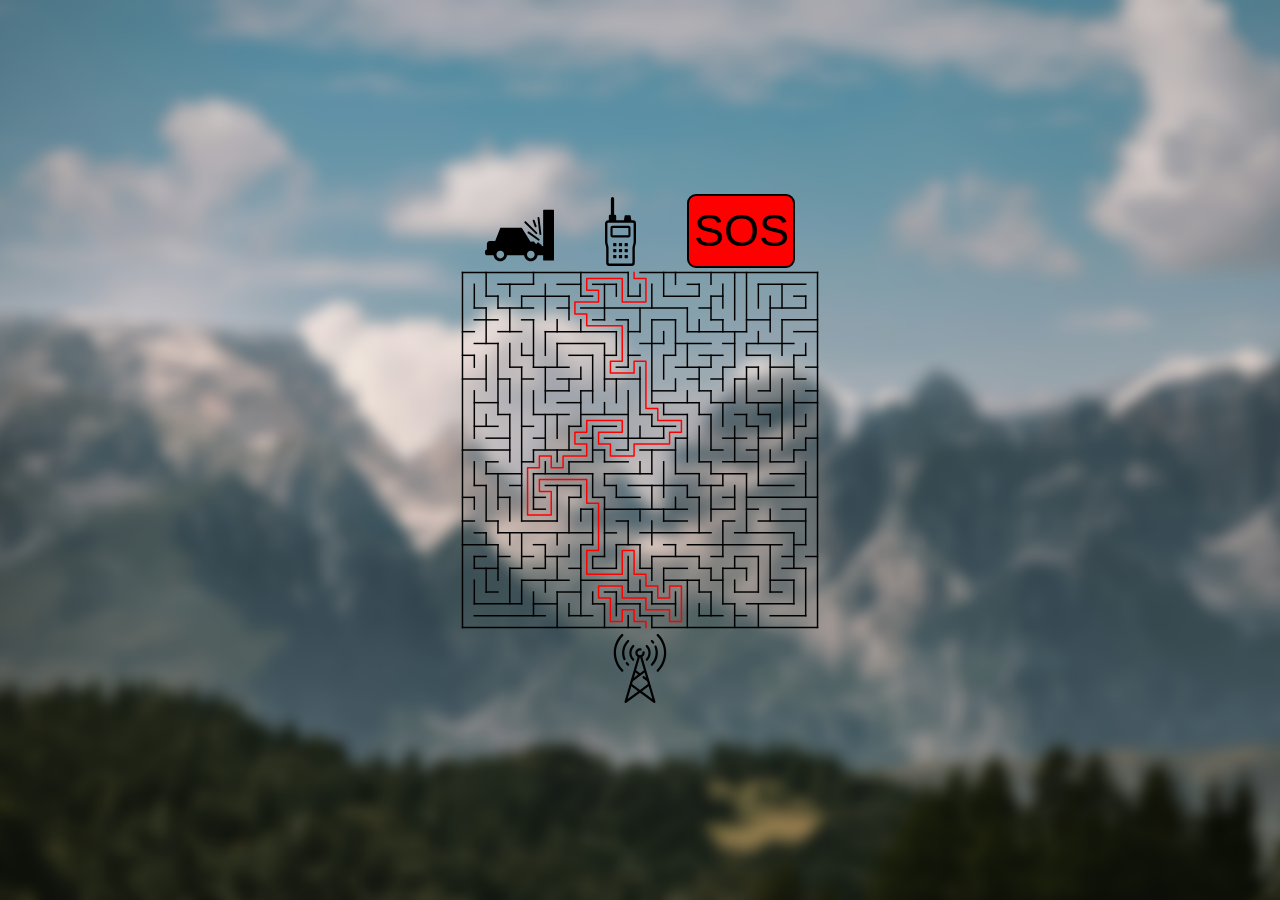
==== index.html @ 918d7215 "Upload" ====
<!DOCTYPE html>
<html lang="sl">
    <head>
        <meta charset="UTF-8">
        <meta name="viewport" content="width=device-width, initial-scale=1.0" />
        <link rel="stylesheet" href="style.css">
    </head>
    <body>
        <div id="main">
            <div id="glava">
                <div id="car"><img src="slike/car.svg"></div>
                <div id="radio"><img src="slike/radio.svg"></div>
                <button id="klic">SOS</button>
            </div>
            <div id="labirint">
                <img src="slike/maze.svg">
            </div>
            <div id="noga">
                <img src="slike/antenna.svg">
            </div>
        </div>
        <script src="script.js"></script>
    </body>
</html>
---- style.css ----
* {
    margin: 0;
    padding: 0;
}

body {
    background-image: url('slike/back.png');
    background-size: cover; 
    background-position: center;
    background-repeat: no-repeat;
    display: flex;
    justify-content: center;
    align-items: center;
    height: 100vh;
}

#main {
    width: 40vw;
    aspect-ratio: 1;
    display: flex;
    flex-direction: column;
}

#glava {
    height: 15%;
    display: flex;
    flex-direction: row;
    justify-content: center;
    gap: 10%;
}
#car > img  {
    margin-top: 10%;
    width: 100%;
    height: 90%;
}

#radio > img {
    margin-top: 10%;
    width: 100%;
    height: 90%;
}

#sos > img {
    margin-top: 10%;
    width: 100%;
    height: 90%;
}

#klic{
    height: 96%;
    background-color: red;
    border-radius: 1vh;
    padding: 0.5vh 0.5vh;
    font-size: 5vh;
    border: 0.3vh solid rgb(0, 0, 0);
}

#klic:hover {
    opacity: 80%;
    cursor: pointer;
    transition: 0.2s;
} 
 
#labirint {
    height: 70%;
    display: flex;
    justify-content: center;
    align-items: center;
}

#labirint > img{
    height: 100%;
    width: 70%;
}

#noga {
    height: 15%;
    display: flex;
    justify-content: center;
}

#noga > img {
    margin-top: 1%;
    width: 100%;
    height: 90%;
}
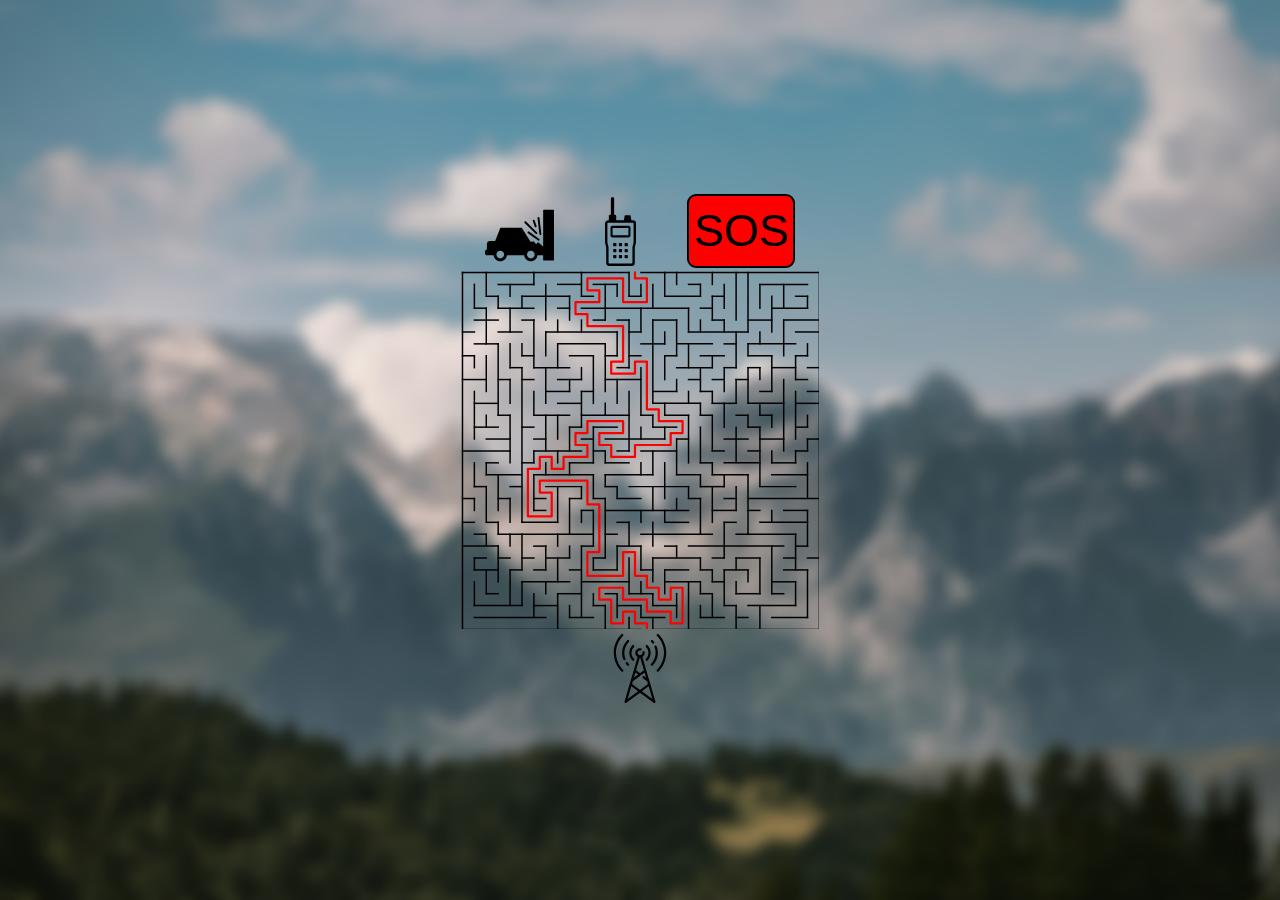
==== commit 8293d2c8: "Added JS" ====
--- a/index.html
+++ b/index.html
@@ -13,7 +13,424 @@
                 <button id="klic">SOS</button>
             </div>
             <div id="labirint">
-                <img src="slike/maze.svg">
+                <svg id="maze"  viewBox="0 0 482 482">
+                    <g fill="none" stroke="#000000" stroke-width="2" stroke-linecap="square">
+                        <line x1="2" y1="2" x2="226" y2="2" />
+                        <line x1="242" y1="2" x2="482" y2="2" />
+                        <line x1="50" y1="18" x2="98" y2="18" />
+                        <line x1="130" y1="18" x2="162" y2="18" />
+                        <line x1="178" y1="18" x2="210" y2="18" />
+                        <line x1="306" y1="18" x2="322" y2="18" />
+                        <line x1="402" y1="18" x2="466" y2="18" />
+                        <line x1="34" y1="34" x2="50" y2="34" />
+                        <line x1="82" y1="34" x2="146" y2="34" />
+                        <line x1="162" y1="34" x2="178" y2="34" />
+                        <line x1="226" y1="34" x2="242" y2="34" />
+                        <line x1="274" y1="34" x2="322" y2="34" />
+                        <line x1="338" y1="34" x2="354" y2="34" />
+                        <line x1="450" y1="34" x2="466" y2="34" />
+                        <line x1="18" y1="50" x2="34" y2="50" />
+                        <line x1="50" y1="50" x2="98" y2="50" />
+                        <line x1="130" y1="50" x2="146" y2="50" />
+                        <line x1="162" y1="50" x2="306" y2="50" />
+                        <line x1="322" y1="50" x2="338" y2="50" />
+                        <line x1="418" y1="50" x2="466" y2="50" />
+                        <line x1="18" y1="66" x2="50" y2="66" />
+                        <line x1="82" y1="66" x2="98" y2="66" />
+                        <line x1="178" y1="66" x2="194" y2="66" />
+                        <line x1="210" y1="66" x2="226" y2="66" />
+                        <line x1="258" y1="66" x2="290" y2="66" />
+                        <line x1="338" y1="66" x2="354" y2="66" />
+                        <line x1="386" y1="66" x2="418" y2="66" />
+                        <line x1="434" y1="66" x2="482" y2="66" />
+                        <line x1="2" y1="82" x2="18" y2="82" />
+                        <line x1="50" y1="82" x2="82" y2="82" />
+                        <line x1="114" y1="82" x2="210" y2="82" />
+                        <line x1="226" y1="82" x2="242" y2="82" />
+                        <line x1="306" y1="82" x2="386" y2="82" />
+                        <line x1="450" y1="82" x2="482" y2="82" />
+                        <line x1="18" y1="98" x2="50" y2="98" />
+                        <line x1="130" y1="98" x2="194" y2="98" />
+                        <line x1="242" y1="98" x2="274" y2="98" />
+                        <line x1="290" y1="98" x2="338" y2="98" />
+                        <line x1="354" y1="98" x2="370" y2="98" />
+                        <line x1="386" y1="98" x2="450" y2="98" />
+                        <line x1="2" y1="114" x2="18" y2="114" />
+                        <line x1="82" y1="114" x2="98" y2="114" />
+                        <line x1="146" y1="114" x2="178" y2="114" />
+                        <line x1="194" y1="114" x2="210" y2="114" />
+                        <line x1="226" y1="114" x2="242" y2="114" />
+                        <line x1="274" y1="114" x2="290" y2="114" />
+                        <line x1="322" y1="114" x2="354" y2="114" />
+                        <line x1="386" y1="114" x2="418" y2="114" />
+                        <line x1="450" y1="114" x2="466" y2="114" />
+                        <line x1="66" y1="130" x2="82" y2="130" />
+                        <line x1="98" y1="130" x2="146" y2="130" />
+                        <line x1="210" y1="130" x2="226" y2="130" />
+                        <line x1="290" y1="130" x2="338" y2="130" />
+                        <line x1="354" y1="130" x2="370" y2="130" />
+                        <line x1="386" y1="130" x2="402" y2="130" />
+                        <line x1="418" y1="130" x2="450" y2="130" />
+                        <line x1="466" y1="130" x2="482" y2="130" />
+                        <line x1="2" y1="146" x2="34" y2="146" />
+                        <line x1="50" y1="146" x2="66" y2="146" />
+                        <line x1="82" y1="146" x2="98" y2="146" />
+                        <line x1="130" y1="146" x2="162" y2="146" />
+                        <line x1="194" y1="146" x2="242" y2="146" />
+                        <line x1="306" y1="146" x2="322" y2="146" />
+                        <line x1="338" y1="146" x2="354" y2="146" />
+                        <line x1="370" y1="146" x2="386" y2="146" />
+                        <line x1="450" y1="146" x2="466" y2="146" />
+                        <line x1="114" y1="162" x2="146" y2="162" />
+                        <line x1="162" y1="162" x2="178" y2="162" />
+                        <line x1="258" y1="162" x2="290" y2="162" />
+                        <line x1="322" y1="162" x2="338" y2="162" />
+                        <line x1="402" y1="162" x2="418" y2="162" />
+                        <line x1="466" y1="162" x2="482" y2="162" />
+                        <line x1="18" y1="178" x2="50" y2="178" />
+                        <line x1="130" y1="178" x2="162" y2="178" />
+                        <line x1="258" y1="178" x2="322" y2="178" />
+                        <line x1="338" y1="178" x2="370" y2="178" />
+                        <line x1="386" y1="178" x2="434" y2="178" />
+                        <line x1="450" y1="178" x2="482" y2="178" />
+                        <line x1="50" y1="194" x2="66" y2="194" />
+                        <line x1="98" y1="194" x2="146" y2="194" />
+                        <line x1="162" y1="194" x2="226" y2="194" />
+                        <line x1="242" y1="194" x2="258" y2="194" />
+                        <line x1="274" y1="194" x2="306" y2="194" />
+                        <line x1="322" y1="194" x2="338" y2="194" />
+                        <line x1="370" y1="194" x2="386" y2="194" />
+                        <line x1="402" y1="194" x2="418" y2="194" />
+                        <line x1="18" y1="210" x2="50" y2="210" />
+                        <line x1="82" y1="210" x2="98" y2="210" />
+                        <line x1="146" y1="210" x2="162" y2="210" />
+                        <line x1="178" y1="210" x2="210" y2="210" />
+                        <line x1="258" y1="210" x2="290" y2="210" />
+                        <line x1="386" y1="210" x2="402" y2="210" />
+                        <line x1="450" y1="210" x2="466" y2="210" />
+                        <line x1="34" y1="226" x2="66" y2="226" />
+                        <line x1="98" y1="226" x2="114" y2="226" />
+                        <line x1="162" y1="226" x2="178" y2="226" />
+                        <line x1="194" y1="226" x2="274" y2="226" />
+                        <line x1="290" y1="226" x2="306" y2="226" />
+                        <line x1="354" y1="226" x2="386" y2="226" />
+                        <line x1="402" y1="226" x2="434" y2="226" />
+                        <line x1="466" y1="226" x2="482" y2="226" />
+                        <line x1="2" y1="242" x2="66" y2="242" />
+                        <line x1="98" y1="242" x2="162" y2="242" />
+                        <line x1="178" y1="242" x2="194" y2="242" />
+                        <line x1="210" y1="242" x2="226" y2="242" />
+                        <line x1="242" y1="242" x2="290" y2="242" />
+                        <line x1="338" y1="242" x2="354" y2="242" />
+                        <line x1="386" y1="242" x2="402" y2="242" />
+                        <line x1="450" y1="242" x2="466" y2="242" />
+                        <line x1="34" y1="258" x2="50" y2="258" />
+                        <line x1="82" y1="258" x2="98" y2="258" />
+                        <line x1="146" y1="258" x2="178" y2="258" />
+                        <line x1="194" y1="258" x2="226" y2="258" />
+                        <line x1="322" y1="258" x2="338" y2="258" />
+                        <line x1="354" y1="258" x2="402" y2="258" />
+                        <line x1="418" y1="258" x2="450" y2="258" />
+                        <line x1="34" y1="274" x2="82" y2="274" />
+                        <line x1="98" y1="274" x2="178" y2="274" />
+                        <line x1="194" y1="274" x2="258" y2="274" />
+                        <line x1="290" y1="274" x2="322" y2="274" />
+                        <line x1="338" y1="274" x2="386" y2="274" />
+                        <line x1="418" y1="274" x2="466" y2="274" />
+                        <line x1="18" y1="290" x2="34" y2="290" />
+                        <line x1="66" y1="290" x2="82" y2="290" />
+                        <line x1="114" y1="290" x2="162" y2="290" />
+                        <line x1="194" y1="290" x2="210" y2="290" />
+                        <line x1="226" y1="290" x2="306" y2="290" />
+                        <line x1="322" y1="290" x2="354" y2="290" />
+                        <line x1="402" y1="290" x2="450" y2="290" />
+                        <line x1="2" y1="306" x2="18" y2="306" />
+                        <line x1="50" y1="306" x2="66" y2="306" />
+                        <line x1="98" y1="306" x2="114" y2="306" />
+                        <line x1="146" y1="306" x2="162" y2="306" />
+                        <line x1="178" y1="306" x2="194" y2="306" />
+                        <line x1="210" y1="306" x2="242" y2="306" />
+                        <line x1="306" y1="306" x2="322" y2="306" />
+                        <line x1="354" y1="306" x2="370" y2="306" />
+                        <line x1="386" y1="306" x2="482" y2="306" />
+                        <line x1="98" y1="322" x2="114" y2="322" />
+                        <line x1="162" y1="322" x2="178" y2="322" />
+                        <line x1="194" y1="322" x2="306" y2="322" />
+                        <line x1="338" y1="322" x2="370" y2="322" />
+                        <line x1="386" y1="322" x2="402" y2="322" />
+                        <line x1="434" y1="322" x2="466" y2="322" />
+                        <line x1="2" y1="338" x2="18" y2="338" />
+                        <line x1="34" y1="338" x2="50" y2="338" />
+                        <line x1="82" y1="338" x2="130" y2="338" />
+                        <line x1="210" y1="338" x2="226" y2="338" />
+                        <line x1="274" y1="338" x2="306" y2="338" />
+                        <line x1="354" y1="338" x2="370" y2="338" />
+                        <line x1="402" y1="338" x2="466" y2="338" />
+                        <line x1="18" y1="354" x2="34" y2="354" />
+                        <line x1="50" y1="354" x2="178" y2="354" />
+                        <line x1="194" y1="354" x2="210" y2="354" />
+                        <line x1="242" y1="354" x2="338" y2="354" />
+                        <line x1="370" y1="354" x2="450" y2="354" />
+                        <line x1="2" y1="370" x2="50" y2="370" />
+                        <line x1="98" y1="370" x2="114" y2="370" />
+                        <line x1="162" y1="370" x2="178" y2="370" />
+                        <line x1="210" y1="370" x2="242" y2="370" />
+                        <line x1="274" y1="370" x2="290" y2="370" />
+                        <line x1="306" y1="370" x2="434" y2="370" />
+                        <line x1="450" y1="370" x2="466" y2="370" />
+                        <line x1="18" y1="386" x2="34" y2="386" />
+                        <line x1="50" y1="386" x2="66" y2="386" />
+                        <line x1="82" y1="386" x2="98" y2="386" />
+                        <line x1="114" y1="386" x2="146" y2="386" />
+                        <line x1="178" y1="386" x2="194" y2="386" />
+                        <line x1="258" y1="386" x2="322" y2="386" />
+                        <line x1="338" y1="386" x2="354" y2="386" />
+                        <line x1="370" y1="386" x2="402" y2="386" />
+                        <line x1="434" y1="386" x2="450" y2="386" />
+                        <line x1="466" y1="386" x2="482" y2="386" />
+                        <line x1="18" y1="402" x2="50" y2="402" />
+                        <line x1="66" y1="402" x2="82" y2="402" />
+                        <line x1="98" y1="402" x2="114" y2="402" />
+                        <line x1="146" y1="402" x2="162" y2="402" />
+                        <line x1="178" y1="402" x2="210" y2="402" />
+                        <line x1="242" y1="402" x2="258" y2="402" />
+                        <line x1="274" y1="402" x2="306" y2="402" />
+                        <line x1="322" y1="402" x2="338" y2="402" />
+                        <line x1="354" y1="402" x2="386" y2="402" />
+                        <line x1="434" y1="402" x2="466" y2="402" />
+                        <line x1="82" y1="418" x2="146" y2="418" />
+                        <line x1="162" y1="418" x2="226" y2="418" />
+                        <line x1="274" y1="418" x2="322" y2="418" />
+                        <line x1="338" y1="418" x2="354" y2="418" />
+                        <line x1="418" y1="418" x2="450" y2="418" />
+                        <line x1="34" y1="434" x2="50" y2="434" />
+                        <line x1="130" y1="434" x2="162" y2="434" />
+                        <line x1="194" y1="434" x2="210" y2="434" />
+                        <line x1="226" y1="434" x2="258" y2="434" />
+                        <line x1="322" y1="434" x2="338" y2="434" />
+                        <line x1="370" y1="434" x2="402" y2="434" />
+                        <line x1="418" y1="434" x2="434" y2="434" />
+                        <line x1="18" y1="450" x2="82" y2="450" />
+                        <line x1="98" y1="450" x2="130" y2="450" />
+                        <line x1="178" y1="450" x2="194" y2="450" />
+                        <line x1="210" y1="450" x2="242" y2="450" />
+                        <line x1="258" y1="450" x2="290" y2="450" />
+                        <line x1="354" y1="450" x2="370" y2="450" />
+                        <line x1="386" y1="450" x2="450" y2="450" />
+                        <line x1="18" y1="466" x2="114" y2="466" />
+                        <line x1="146" y1="466" x2="178" y2="466" />
+                        <line x1="242" y1="466" x2="274" y2="466" />
+                        <line x1="322" y1="466" x2="354" y2="466" />
+                        <line x1="370" y1="466" x2="386" y2="466" />
+                        <line x1="418" y1="466" x2="466" y2="466" />
+                        <line x1="2" y1="482" x2="242" y2="482" />
+                        <line x1="258" y1="482" x2="482" y2="482" />
+                        <line x1="2" y1="2" x2="2" y2="482" />
+                        <line x1="18" y1="18" x2="18" y2="50" />
+                        <line x1="18" y1="114" x2="18" y2="130" />
+                        <line x1="18" y1="162" x2="18" y2="226" />
+                        <line x1="18" y1="258" x2="18" y2="290" />
+                        <line x1="18" y1="306" x2="18" y2="322" />
+                        <line x1="18" y1="386" x2="18" y2="402" />
+                        <line x1="18" y1="418" x2="18" y2="450" />
+                        <line x1="34" y1="2" x2="34" y2="34" />
+                        <line x1="34" y1="50" x2="34" y2="98" />
+                        <line x1="34" y1="114" x2="34" y2="162" />
+                        <line x1="34" y1="194" x2="34" y2="210" />
+                        <line x1="34" y1="258" x2="34" y2="274" />
+                        <line x1="34" y1="290" x2="34" y2="338" />
+                        <line x1="34" y1="354" x2="34" y2="370" />
+                        <line x1="34" y1="402" x2="34" y2="434" />
+                        <line x1="50" y1="34" x2="50" y2="50" />
+                        <line x1="50" y1="98" x2="50" y2="194" />
+                        <line x1="50" y1="274" x2="50" y2="322" />
+                        <line x1="50" y1="338" x2="50" y2="354" />
+                        <line x1="50" y1="370" x2="50" y2="418" />
+                        <line x1="66" y1="18" x2="66" y2="34" />
+                        <line x1="66" y1="50" x2="66" y2="82" />
+                        <line x1="66" y1="98" x2="66" y2="130" />
+                        <line x1="66" y1="146" x2="66" y2="178" />
+                        <line x1="66" y1="194" x2="66" y2="258" />
+                        <line x1="66" y1="306" x2="66" y2="338" />
+                        <line x1="66" y1="354" x2="66" y2="370" />
+                        <line x1="66" y1="402" x2="66" y2="450" />
+                        <line x1="82" y1="34" x2="82" y2="50" />
+                        <line x1="82" y1="98" x2="82" y2="114" />
+                        <line x1="82" y1="130" x2="82" y2="338" />
+                        <line x1="82" y1="354" x2="82" y2="402" />
+                        <line x1="82" y1="418" x2="82" y2="450" />
+                        <line x1="98" y1="2" x2="98" y2="18" />
+                        <line x1="98" y1="66" x2="98" y2="130" />
+                        <line x1="98" y1="162" x2="98" y2="194" />
+                        <line x1="98" y1="242" x2="98" y2="258" />
+                        <line x1="98" y1="274" x2="98" y2="322" />
+                        <line x1="98" y1="434" x2="98" y2="466" />
+                        <line x1="114" y1="18" x2="114" y2="66" />
+                        <line x1="114" y1="82" x2="114" y2="114" />
+                        <line x1="114" y1="130" x2="114" y2="178" />
+                        <line x1="114" y1="194" x2="114" y2="242" />
+                        <line x1="114" y1="258" x2="114" y2="274" />
+                        <line x1="114" y1="370" x2="114" y2="402" />
+                        <line x1="114" y1="418" x2="114" y2="434" />
+                        <line x1="130" y1="66" x2="130" y2="82" />
+                        <line x1="130" y1="98" x2="130" y2="130" />
+                        <line x1="130" y1="194" x2="130" y2="226" />
+                        <line x1="130" y1="242" x2="130" y2="258" />
+                        <line x1="130" y1="290" x2="130" y2="338" />
+                        <line x1="130" y1="354" x2="130" y2="370" />
+                        <line x1="130" y1="386" x2="130" y2="418" />
+                        <line x1="130" y1="434" x2="130" y2="482" />
+                        <line x1="146" y1="34" x2="146" y2="66" />
+                        <line x1="146" y1="146" x2="146" y2="162" />
+                        <line x1="146" y1="210" x2="146" y2="242" />
+                        <line x1="146" y1="258" x2="146" y2="274" />
+                        <line x1="146" y1="306" x2="146" y2="354" />
+                        <line x1="146" y1="370" x2="146" y2="386" />
+                        <line x1="146" y1="450" x2="146" y2="466" />
+                        <line x1="162" y1="2" x2="162" y2="34" />
+                        <line x1="162" y1="66" x2="162" y2="82" />
+                        <line x1="162" y1="130" x2="162" y2="146" />
+                        <line x1="162" y1="162" x2="162" y2="210" />
+                        <line x1="162" y1="290" x2="162" y2="306" />
+                        <line x1="162" y1="322" x2="162" y2="338" />
+                        <line x1="162" y1="370" x2="162" y2="466" />
+                        <line x1="178" y1="114" x2="178" y2="178" />
+                        <line x1="178" y1="210" x2="178" y2="258" />
+                        <line x1="178" y1="274" x2="178" y2="306" />
+                        <line x1="178" y1="322" x2="178" y2="370" />
+                        <line x1="178" y1="386" x2="178" y2="402" />
+                        <line x1="178" y1="434" x2="178" y2="450" />
+                        <line x1="194" y1="18" x2="194" y2="66" />
+                        <line x1="194" y1="98" x2="194" y2="162" />
+                        <line x1="194" y1="178" x2="194" y2="194" />
+                        <line x1="194" y1="242" x2="194" y2="258" />
+                        <line x1="194" y1="274" x2="194" y2="290" />
+                        <line x1="194" y1="306" x2="194" y2="386" />
+                        <line x1="194" y1="450" x2="194" y2="482" />
+                        <line x1="210" y1="18" x2="210" y2="34" />
+                        <line x1="210" y1="82" x2="210" y2="114" />
+                        <line x1="210" y1="146" x2="210" y2="178" />
+                        <line x1="210" y1="290" x2="210" y2="306" />
+                        <line x1="210" y1="370" x2="210" y2="402" />
+                        <line x1="210" y1="434" x2="210" y2="466" />
+                        <line x1="226" y1="2" x2="226" y2="34" />
+                        <line x1="226" y1="66" x2="226" y2="130" />
+                        <line x1="226" y1="162" x2="226" y2="242" />
+                        <line x1="226" y1="338" x2="226" y2="370" />
+                        <line x1="226" y1="386" x2="226" y2="434" />
+                        <line x1="226" y1="466" x2="226" y2="482" />
+                        <line x1="242" y1="18" x2="242" y2="34" />
+                        <line x1="242" y1="50" x2="242" y2="82" />
+                        <line x1="242" y1="130" x2="242" y2="194" />
+                        <line x1="242" y1="210" x2="242" y2="226" />
+                        <line x1="242" y1="258" x2="242" y2="274" />
+                        <line x1="242" y1="322" x2="242" y2="338" />
+                        <line x1="242" y1="370" x2="242" y2="402" />
+                        <line x1="242" y1="418" x2="242" y2="434" />
+                        <line x1="242" y1="450" x2="242" y2="466" />
+                        <line x1="258" y1="18" x2="258" y2="50" />
+                        <line x1="258" y1="66" x2="258" y2="178" />
+                        <line x1="258" y1="194" x2="258" y2="210" />
+                        <line x1="258" y1="242" x2="258" y2="274" />
+                        <line x1="258" y1="290" x2="258" y2="322" />
+                        <line x1="258" y1="338" x2="258" y2="370" />
+                        <line x1="258" y1="386" x2="258" y2="418" />
+                        <line x1="258" y1="434" x2="258" y2="450" />
+                        <line x1="258" y1="466" x2="258" y2="482" />
+                        <line x1="274" y1="2" x2="274" y2="34" />
+                        <line x1="274" y1="82" x2="274" y2="98" />
+                        <line x1="274" y1="114" x2="274" y2="146" />
+                        <line x1="274" y1="178" x2="274" y2="194" />
+                        <line x1="274" y1="210" x2="274" y2="226" />
+                        <line x1="274" y1="258" x2="274" y2="306" />
+                        <line x1="274" y1="322" x2="274" y2="338" />
+                        <line x1="274" y1="402" x2="274" y2="434" />
+                        <line x1="290" y1="2" x2="290" y2="18" />
+                        <line x1="290" y1="66" x2="290" y2="114" />
+                        <line x1="290" y1="146" x2="290" y2="162" />
+                        <line x1="290" y1="226" x2="290" y2="274" />
+                        <line x1="290" y1="306" x2="290" y2="322" />
+                        <line x1="290" y1="370" x2="290" y2="386" />
+                        <line x1="290" y1="434" x2="290" y2="466" />
+                        <line x1="306" y1="50" x2="306" y2="82" />
+                        <line x1="306" y1="98" x2="306" y2="130" />
+                        <line x1="306" y1="162" x2="306" y2="178" />
+                        <line x1="306" y1="194" x2="306" y2="258" />
+                        <line x1="306" y1="290" x2="306" y2="306" />
+                        <line x1="306" y1="418" x2="306" y2="482" />
+                        <line x1="322" y1="18" x2="322" y2="34" />
+                        <line x1="322" y1="66" x2="322" y2="82" />
+                        <line x1="322" y1="130" x2="322" y2="162" />
+                        <line x1="322" y1="178" x2="322" y2="194" />
+                        <line x1="322" y1="210" x2="322" y2="258" />
+                        <line x1="322" y1="274" x2="322" y2="290" />
+                        <line x1="322" y1="306" x2="322" y2="354" />
+                        <line x1="322" y1="386" x2="322" y2="402" />
+                        <line x1="322" y1="418" x2="322" y2="434" />
+                        <line x1="322" y1="450" x2="322" y2="466" />
+                        <line x1="338" y1="2" x2="338" y2="18" />
+                        <line x1="338" y1="34" x2="338" y2="66" />
+                        <line x1="338" y1="114" x2="338" y2="130" />
+                        <line x1="338" y1="162" x2="338" y2="178" />
+                        <line x1="338" y1="194" x2="338" y2="242" />
+                        <line x1="338" y1="258" x2="338" y2="274" />
+                        <line x1="338" y1="290" x2="338" y2="338" />
+                        <line x1="338" y1="402" x2="338" y2="418" />
+                        <line x1="338" y1="434" x2="338" y2="466" />
+                        <line x1="354" y1="18" x2="354" y2="50" />
+                        <line x1="354" y1="66" x2="354" y2="82" />
+                        <line x1="354" y1="130" x2="354" y2="162" />
+                        <line x1="354" y1="178" x2="354" y2="210" />
+                        <line x1="354" y1="274" x2="354" y2="290" />
+                        <line x1="354" y1="338" x2="354" y2="386" />
+                        <line x1="354" y1="402" x2="354" y2="450" />
+                        <line x1="370" y1="2" x2="370" y2="66" />
+                        <line x1="370" y1="82" x2="370" y2="130" />
+                        <line x1="370" y1="146" x2="370" y2="178" />
+                        <line x1="370" y1="210" x2="370" y2="258" />
+                        <line x1="370" y1="290" x2="370" y2="322" />
+                        <line x1="370" y1="386" x2="370" y2="402" />
+                        <line x1="370" y1="418" x2="370" y2="434" />
+                        <line x1="370" y1="450" x2="370" y2="482" />
+                        <line x1="386" y1="2" x2="386" y2="82" />
+                        <line x1="386" y1="98" x2="386" y2="114" />
+                        <line x1="386" y1="130" x2="386" y2="178" />
+                        <line x1="386" y1="194" x2="386" y2="210" />
+                        <line x1="386" y1="274" x2="386" y2="354" />
+                        <line x1="386" y1="402" x2="386" y2="418" />
+                        <line x1="402" y1="18" x2="402" y2="50" />
+                        <line x1="402" y1="82" x2="402" y2="98" />
+                        <line x1="402" y1="130" x2="402" y2="146" />
+                        <line x1="402" y1="178" x2="402" y2="194" />
+                        <line x1="402" y1="210" x2="402" y2="290" />
+                        <line x1="402" y1="386" x2="402" y2="434" />
+                        <line x1="402" y1="450" x2="402" y2="482" />
+                        <line x1="418" y1="34" x2="418" y2="82" />
+                        <line x1="418" y1="114" x2="418" y2="162" />
+                        <line x1="418" y1="194" x2="418" y2="210" />
+                        <line x1="418" y1="242" x2="418" y2="258" />
+                        <line x1="418" y1="322" x2="418" y2="338" />
+                        <line x1="418" y1="370" x2="418" y2="434" />
+                        <line x1="434" y1="18" x2="434" y2="50" />
+                        <line x1="434" y1="66" x2="434" y2="114" />
+                        <line x1="434" y1="146" x2="434" y2="242" />
+                        <line x1="450" y1="114" x2="450" y2="146" />
+                        <line x1="450" y1="162" x2="450" y2="226" />
+                        <line x1="450" y1="242" x2="450" y2="258" />
+                        <line x1="450" y1="354" x2="450" y2="402" />
+                        <line x1="450" y1="418" x2="450" y2="450" />
+                        <line x1="466" y1="34" x2="466" y2="50" />
+                        <line x1="466" y1="98" x2="466" y2="114" />
+                        <line x1="466" y1="194" x2="466" y2="210" />
+                        <line x1="466" y1="226" x2="466" y2="242" />
+                        <line x1="466" y1="258" x2="466" y2="306" />
+                        <line x1="466" y1="322" x2="466" y2="370" />
+                        <line x1="466" y1="402" x2="466" y2="466" />
+                        <line x1="482" y1="2" x2="482" y2="482" />
+                      </g>
+                    <polyline id="path" fill="none" stroke="#ff0000" stroke-width="2" stroke-linecap="square" stroke-linejoin="round" points="234,2 234,10 250,10 250,42 218,42 218,10 170,10 170,26 186,26 186,42 154,42 154,58 170,58 170,74 218,74 218,122 202,122 202,138 234,138 234,122 250,122 250,186 266,186 266,202 298,202 298,218 282,218 282,234 234,234 234,250 202,250 202,234 186,234 186,218 218,218 218,202 170,202 170,218 154,218 154,234 170,234 170,250 138,250 138,266 122,266 122,250 106,250 106,266 90,266 90,330 122,330 122,298 106,298 106,282 170,282 170,314 186,314 186,378 170,378 170,410 218,410 218,378 234,378 234,410 250,410 250,426 266,426 266,442 282,442 282,426 298,426 298,474 282,474 282,458 250,458 250,442 218,442 218,426 186,426 186,442 202,442 202,474 218,474 218,458 234,458 234,474 250,474 250,482" />
+                </svg>
+                
             </div>
             <div id="noga">
                 <img src="slike/antenna.svg">
--- a/style.css
+++ b/style.css
@@ -57,7 +57,89 @@
 
 #klic:hover {
     opacity: 80%;
-    cursor: pointer;
+    cursor: pointer;* {
+        margin: 0;
+        padding: 0;
+        box-sizing: border-box;
+    }
+    
+    body {
+        background-image: url('slike/back.png');
+        background-size: cover; 
+        background-position: center;
+        background-repeat: no-repeat;
+        display: flex;
+        justify-content: center;
+        align-items: center;
+        height: 100vh;
+        overflow: hidden;
+    }
+    
+    #main {
+        width: 40vw;
+        height: 40vw;
+        display: flex;
+        flex-direction: column;
+        justify-content: space-between;
+        align-items: center;
+    }
+    
+    #glava {
+        width: 100%;
+        height: 15%;
+        display: flex;
+        justify-content: space-between;
+        align-items: center;
+        gap: 10%;
+        padding: 0 5%;
+    }
+    
+    #glava img {
+        width: 100%;
+        height: auto;
+        max-width: 30%;
+    }
+    #klic {
+        background-color: red;
+        border-radius: 1vh;
+        padding: 0.5rem; 
+        font-size: 2rem; /
+        border: 0.3vh solid rgb(0, 0, 0);
+        width: 40%;
+        height: auto;
+        transition: opacity 0.2s ease;
+    }
+    
+    #klic:hover {
+        opacity: 0.8;
+    }
+    
+    #labirint {
+        width: 100%;
+        height: 70%;
+        display: flex;
+        justify-content: center;
+        align-items: center;
+    }
+    
+    #labirint > img {
+        width: 70%;
+        height: auto;
+    }
+    
+    #noga {
+        width: 100%;
+        height: 15%;
+        display: flex;
+        justify-content: center;
+    }
+    
+    #noga > img {
+        width: 100%;
+        height: auto;
+        max-width: 30%;
+    }
+    
     transition: 0.2s;
 } 
  
@@ -68,9 +150,10 @@
     align-items: center;
 }
 
-#labirint > img{
+#labirint > svg{
     height: 100%;
     width: 70%;
+    object-fit: contain;
 }
 
 #noga {
@@ -83,4 +166,12 @@
     margin-top: 1%;
     width: 100%;
     height: 90%;
-}+}
+
+#path {
+    fill: none;
+    stroke: #ff0000;
+    stroke-width: 3;
+    stroke-linecap: round;
+    stroke-linejoin: round;
+}
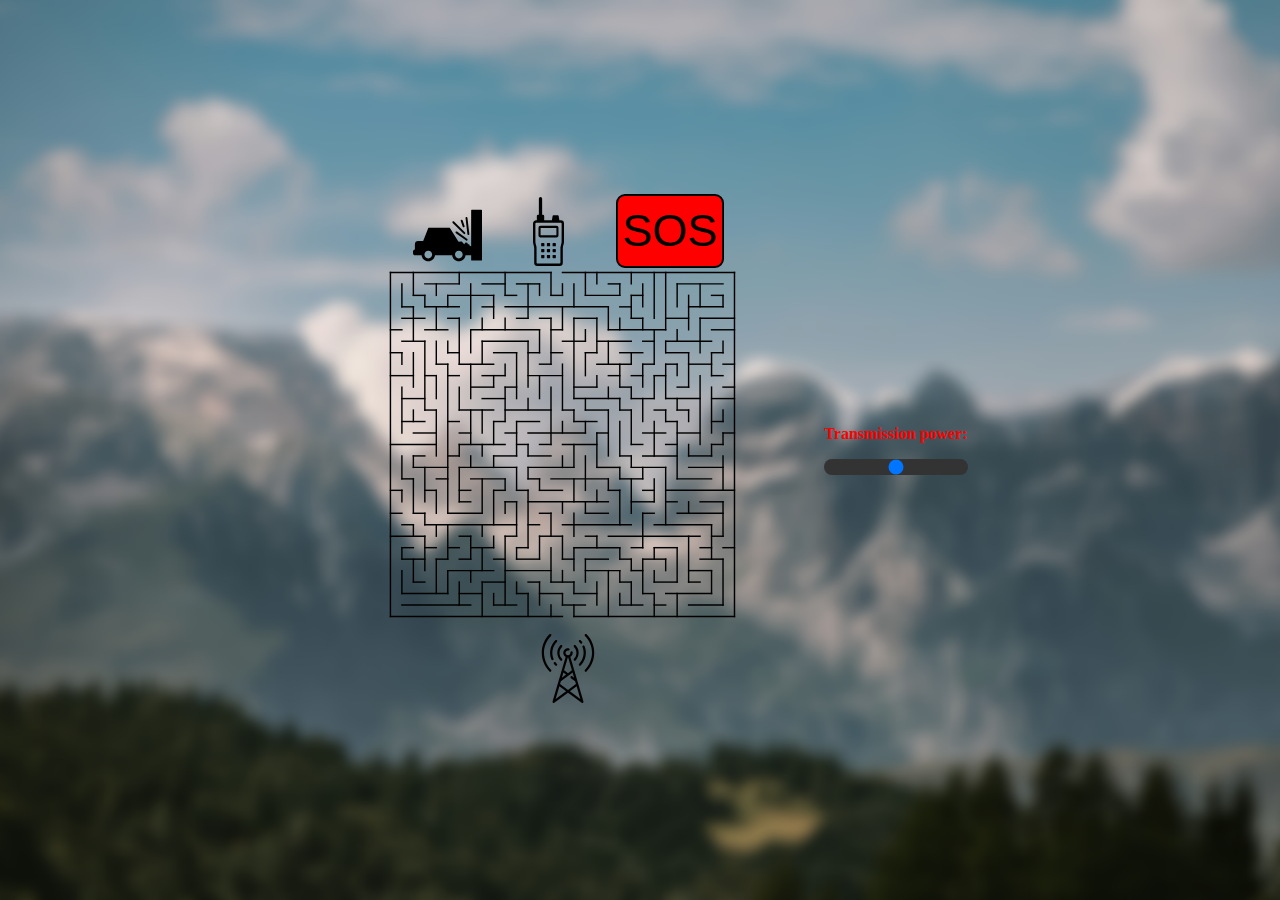
==== commit b0821189: "Update" ====
--- a/index.html
+++ b/index.html
@@ -4,6 +4,7 @@
         <meta charset="UTF-8">
         <meta name="viewport" content="width=device-width, initial-scale=1.0" />
         <link rel="stylesheet" href="style.css">
+        <title>SOS labirint</title>
     </head>
     <body>
         <div id="main">
@@ -13,7 +14,7 @@
                 <button id="klic">SOS</button>
             </div>
             <div id="labirint">
-                <svg id="maze"  viewBox="0 0 482 482">
+                <svg id="maze"  viewBox="0 0 500 500">
                     <g fill="none" stroke="#000000" stroke-width="2" stroke-linecap="square">
                         <line x1="2" y1="2" x2="226" y2="2" />
                         <line x1="242" y1="2" x2="482" y2="2" />
@@ -436,6 +437,10 @@
                 <img src="slike/antenna.svg">
             </div>
         </div>
+        <div id="slider">
+            Transmission power:
+            <input type="range" id="power"  min="0" max="100" step="1">
+        </div>
         <script src="script.js"></script>
     </body>
-</html>+</html>
--- a/style.css
+++ b/style.css
@@ -103,7 +103,7 @@
         background-color: red;
         border-radius: 1vh;
         padding: 0.5rem; 
-        font-size: 2rem; /
+        font-size: 2rem; 
         border: 0.3vh solid rgb(0, 0, 0);
         width: 40%;
         height: auto;
@@ -170,8 +170,21 @@
 
 #path {
     fill: none;
-    stroke: #ff0000;
     stroke-width: 3;
     stroke-linecap: round;
     stroke-linejoin: round;
 }
+
+#slider{
+    display: flex;
+    flex-direction: column;
+    gap: 1rem;
+    font-weight: bold;
+    color: red;
+}
+#power {
+    appearance: none;
+    background-color: #333;
+    border-radius: 1rem;
+    outline: none;
+  }
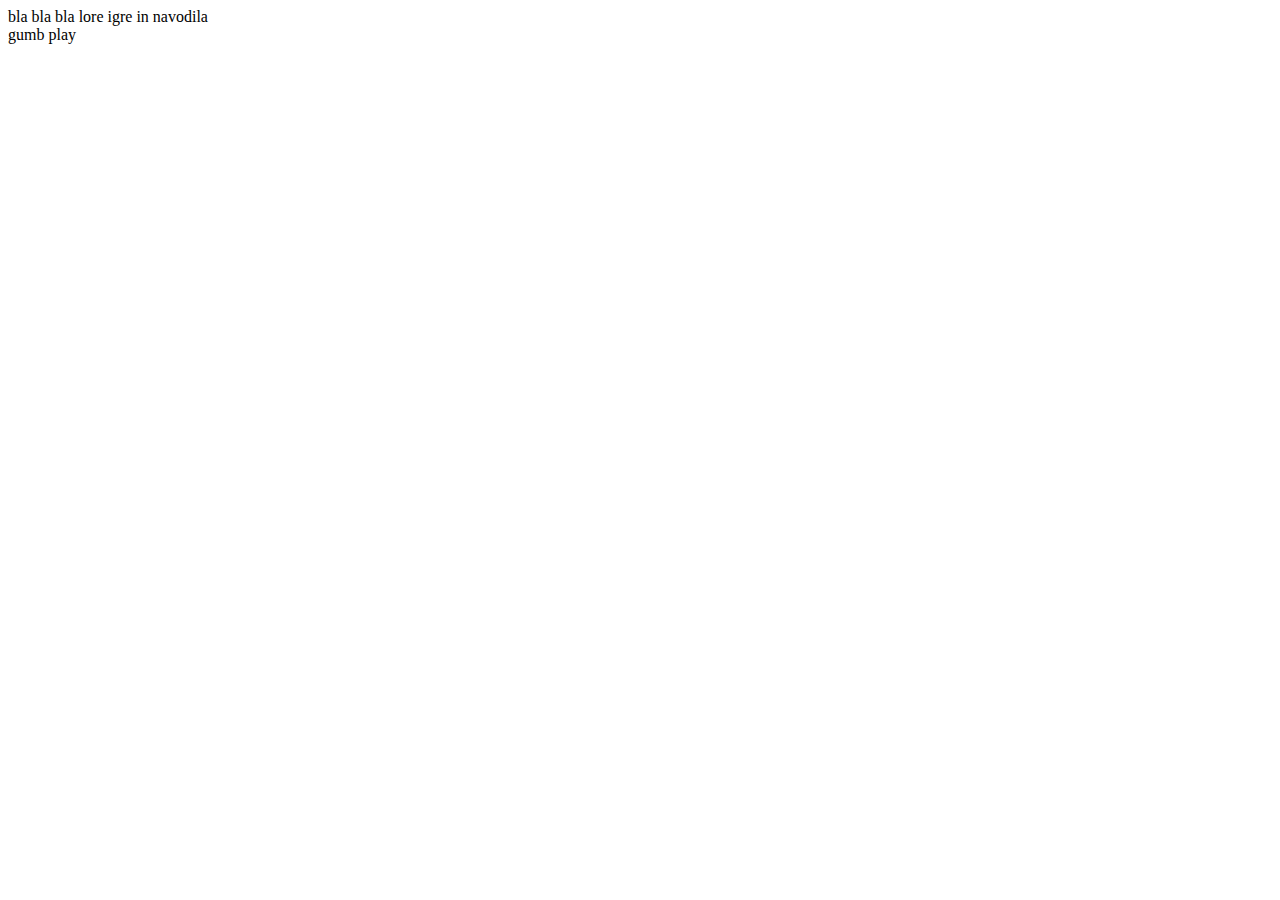
==== commit b10d03eb: "Add files via upload" ====
--- a/index.html
+++ b/index.html
@@ -3,444 +3,16 @@
     <head>
         <meta charset="UTF-8">
         <meta name="viewport" content="width=device-width, initial-scale=1.0" />
-        <link rel="stylesheet" href="style.css">
+        <link rel="icon" type="image/x-icon" href="slike/ikona.png">
         <title>SOS labirint</title>
     </head>
     <body>
-        <div id="main">
-            <div id="glava">
-                <div id="car"><img src="slike/car.svg"></div>
-                <div id="radio"><img src="slike/radio.svg"></div>
-                <button id="klic">SOS</button>
-            </div>
-            <div id="labirint">
-                <svg id="maze"  viewBox="0 0 500 500">
-                    <g fill="none" stroke="#000000" stroke-width="2" stroke-linecap="square">
-                        <line x1="2" y1="2" x2="226" y2="2" />
-                        <line x1="242" y1="2" x2="482" y2="2" />
-                        <line x1="50" y1="18" x2="98" y2="18" />
-                        <line x1="130" y1="18" x2="162" y2="18" />
-                        <line x1="178" y1="18" x2="210" y2="18" />
-                        <line x1="306" y1="18" x2="322" y2="18" />
-                        <line x1="402" y1="18" x2="466" y2="18" />
-                        <line x1="34" y1="34" x2="50" y2="34" />
-                        <line x1="82" y1="34" x2="146" y2="34" />
-                        <line x1="162" y1="34" x2="178" y2="34" />
-                        <line x1="226" y1="34" x2="242" y2="34" />
-                        <line x1="274" y1="34" x2="322" y2="34" />
-                        <line x1="338" y1="34" x2="354" y2="34" />
-                        <line x1="450" y1="34" x2="466" y2="34" />
-                        <line x1="18" y1="50" x2="34" y2="50" />
-                        <line x1="50" y1="50" x2="98" y2="50" />
-                        <line x1="130" y1="50" x2="146" y2="50" />
-                        <line x1="162" y1="50" x2="306" y2="50" />
-                        <line x1="322" y1="50" x2="338" y2="50" />
-                        <line x1="418" y1="50" x2="466" y2="50" />
-                        <line x1="18" y1="66" x2="50" y2="66" />
-                        <line x1="82" y1="66" x2="98" y2="66" />
-                        <line x1="178" y1="66" x2="194" y2="66" />
-                        <line x1="210" y1="66" x2="226" y2="66" />
-                        <line x1="258" y1="66" x2="290" y2="66" />
-                        <line x1="338" y1="66" x2="354" y2="66" />
-                        <line x1="386" y1="66" x2="418" y2="66" />
-                        <line x1="434" y1="66" x2="482" y2="66" />
-                        <line x1="2" y1="82" x2="18" y2="82" />
-                        <line x1="50" y1="82" x2="82" y2="82" />
-                        <line x1="114" y1="82" x2="210" y2="82" />
-                        <line x1="226" y1="82" x2="242" y2="82" />
-                        <line x1="306" y1="82" x2="386" y2="82" />
-                        <line x1="450" y1="82" x2="482" y2="82" />
-                        <line x1="18" y1="98" x2="50" y2="98" />
-                        <line x1="130" y1="98" x2="194" y2="98" />
-                        <line x1="242" y1="98" x2="274" y2="98" />
-                        <line x1="290" y1="98" x2="338" y2="98" />
-                        <line x1="354" y1="98" x2="370" y2="98" />
-                        <line x1="386" y1="98" x2="450" y2="98" />
-                        <line x1="2" y1="114" x2="18" y2="114" />
-                        <line x1="82" y1="114" x2="98" y2="114" />
-                        <line x1="146" y1="114" x2="178" y2="114" />
-                        <line x1="194" y1="114" x2="210" y2="114" />
-                        <line x1="226" y1="114" x2="242" y2="114" />
-                        <line x1="274" y1="114" x2="290" y2="114" />
-                        <line x1="322" y1="114" x2="354" y2="114" />
-                        <line x1="386" y1="114" x2="418" y2="114" />
-                        <line x1="450" y1="114" x2="466" y2="114" />
-                        <line x1="66" y1="130" x2="82" y2="130" />
-                        <line x1="98" y1="130" x2="146" y2="130" />
-                        <line x1="210" y1="130" x2="226" y2="130" />
-                        <line x1="290" y1="130" x2="338" y2="130" />
-                        <line x1="354" y1="130" x2="370" y2="130" />
-                        <line x1="386" y1="130" x2="402" y2="130" />
-                        <line x1="418" y1="130" x2="450" y2="130" />
-                        <line x1="466" y1="130" x2="482" y2="130" />
-                        <line x1="2" y1="146" x2="34" y2="146" />
-                        <line x1="50" y1="146" x2="66" y2="146" />
-                        <line x1="82" y1="146" x2="98" y2="146" />
-                        <line x1="130" y1="146" x2="162" y2="146" />
-                        <line x1="194" y1="146" x2="242" y2="146" />
-                        <line x1="306" y1="146" x2="322" y2="146" />
-                        <line x1="338" y1="146" x2="354" y2="146" />
-                        <line x1="370" y1="146" x2="386" y2="146" />
-                        <line x1="450" y1="146" x2="466" y2="146" />
-                        <line x1="114" y1="162" x2="146" y2="162" />
-                        <line x1="162" y1="162" x2="178" y2="162" />
-                        <line x1="258" y1="162" x2="290" y2="162" />
-                        <line x1="322" y1="162" x2="338" y2="162" />
-                        <line x1="402" y1="162" x2="418" y2="162" />
-                        <line x1="466" y1="162" x2="482" y2="162" />
-                        <line x1="18" y1="178" x2="50" y2="178" />
-                        <line x1="130" y1="178" x2="162" y2="178" />
-                        <line x1="258" y1="178" x2="322" y2="178" />
-                        <line x1="338" y1="178" x2="370" y2="178" />
-                        <line x1="386" y1="178" x2="434" y2="178" />
-                        <line x1="450" y1="178" x2="482" y2="178" />
-                        <line x1="50" y1="194" x2="66" y2="194" />
-                        <line x1="98" y1="194" x2="146" y2="194" />
-                        <line x1="162" y1="194" x2="226" y2="194" />
-                        <line x1="242" y1="194" x2="258" y2="194" />
-                        <line x1="274" y1="194" x2="306" y2="194" />
-                        <line x1="322" y1="194" x2="338" y2="194" />
-                        <line x1="370" y1="194" x2="386" y2="194" />
-                        <line x1="402" y1="194" x2="418" y2="194" />
-                        <line x1="18" y1="210" x2="50" y2="210" />
-                        <line x1="82" y1="210" x2="98" y2="210" />
-                        <line x1="146" y1="210" x2="162" y2="210" />
-                        <line x1="178" y1="210" x2="210" y2="210" />
-                        <line x1="258" y1="210" x2="290" y2="210" />
-                        <line x1="386" y1="210" x2="402" y2="210" />
-                        <line x1="450" y1="210" x2="466" y2="210" />
-                        <line x1="34" y1="226" x2="66" y2="226" />
-                        <line x1="98" y1="226" x2="114" y2="226" />
-                        <line x1="162" y1="226" x2="178" y2="226" />
-                        <line x1="194" y1="226" x2="274" y2="226" />
-                        <line x1="290" y1="226" x2="306" y2="226" />
-                        <line x1="354" y1="226" x2="386" y2="226" />
-                        <line x1="402" y1="226" x2="434" y2="226" />
-                        <line x1="466" y1="226" x2="482" y2="226" />
-                        <line x1="2" y1="242" x2="66" y2="242" />
-                        <line x1="98" y1="242" x2="162" y2="242" />
-                        <line x1="178" y1="242" x2="194" y2="242" />
-                        <line x1="210" y1="242" x2="226" y2="242" />
-                        <line x1="242" y1="242" x2="290" y2="242" />
-                        <line x1="338" y1="242" x2="354" y2="242" />
-                        <line x1="386" y1="242" x2="402" y2="242" />
-                        <line x1="450" y1="242" x2="466" y2="242" />
-                        <line x1="34" y1="258" x2="50" y2="258" />
-                        <line x1="82" y1="258" x2="98" y2="258" />
-                        <line x1="146" y1="258" x2="178" y2="258" />
-                        <line x1="194" y1="258" x2="226" y2="258" />
-                        <line x1="322" y1="258" x2="338" y2="258" />
-                        <line x1="354" y1="258" x2="402" y2="258" />
-                        <line x1="418" y1="258" x2="450" y2="258" />
-                        <line x1="34" y1="274" x2="82" y2="274" />
-                        <line x1="98" y1="274" x2="178" y2="274" />
-                        <line x1="194" y1="274" x2="258" y2="274" />
-                        <line x1="290" y1="274" x2="322" y2="274" />
-                        <line x1="338" y1="274" x2="386" y2="274" />
-                        <line x1="418" y1="274" x2="466" y2="274" />
-                        <line x1="18" y1="290" x2="34" y2="290" />
-                        <line x1="66" y1="290" x2="82" y2="290" />
-                        <line x1="114" y1="290" x2="162" y2="290" />
-                        <line x1="194" y1="290" x2="210" y2="290" />
-                        <line x1="226" y1="290" x2="306" y2="290" />
-                        <line x1="322" y1="290" x2="354" y2="290" />
-                        <line x1="402" y1="290" x2="450" y2="290" />
-                        <line x1="2" y1="306" x2="18" y2="306" />
-                        <line x1="50" y1="306" x2="66" y2="306" />
-                        <line x1="98" y1="306" x2="114" y2="306" />
-                        <line x1="146" y1="306" x2="162" y2="306" />
-                        <line x1="178" y1="306" x2="194" y2="306" />
-                        <line x1="210" y1="306" x2="242" y2="306" />
-                        <line x1="306" y1="306" x2="322" y2="306" />
-                        <line x1="354" y1="306" x2="370" y2="306" />
-                        <line x1="386" y1="306" x2="482" y2="306" />
-                        <line x1="98" y1="322" x2="114" y2="322" />
-                        <line x1="162" y1="322" x2="178" y2="322" />
-                        <line x1="194" y1="322" x2="306" y2="322" />
-                        <line x1="338" y1="322" x2="370" y2="322" />
-                        <line x1="386" y1="322" x2="402" y2="322" />
-                        <line x1="434" y1="322" x2="466" y2="322" />
-                        <line x1="2" y1="338" x2="18" y2="338" />
-                        <line x1="34" y1="338" x2="50" y2="338" />
-                        <line x1="82" y1="338" x2="130" y2="338" />
-                        <line x1="210" y1="338" x2="226" y2="338" />
-                        <line x1="274" y1="338" x2="306" y2="338" />
-                        <line x1="354" y1="338" x2="370" y2="338" />
-                        <line x1="402" y1="338" x2="466" y2="338" />
-                        <line x1="18" y1="354" x2="34" y2="354" />
-                        <line x1="50" y1="354" x2="178" y2="354" />
-                        <line x1="194" y1="354" x2="210" y2="354" />
-                        <line x1="242" y1="354" x2="338" y2="354" />
-                        <line x1="370" y1="354" x2="450" y2="354" />
-                        <line x1="2" y1="370" x2="50" y2="370" />
-                        <line x1="98" y1="370" x2="114" y2="370" />
-                        <line x1="162" y1="370" x2="178" y2="370" />
-                        <line x1="210" y1="370" x2="242" y2="370" />
-                        <line x1="274" y1="370" x2="290" y2="370" />
-                        <line x1="306" y1="370" x2="434" y2="370" />
-                        <line x1="450" y1="370" x2="466" y2="370" />
-                        <line x1="18" y1="386" x2="34" y2="386" />
-                        <line x1="50" y1="386" x2="66" y2="386" />
-                        <line x1="82" y1="386" x2="98" y2="386" />
-                        <line x1="114" y1="386" x2="146" y2="386" />
-                        <line x1="178" y1="386" x2="194" y2="386" />
-                        <line x1="258" y1="386" x2="322" y2="386" />
-                        <line x1="338" y1="386" x2="354" y2="386" />
-                        <line x1="370" y1="386" x2="402" y2="386" />
-                        <line x1="434" y1="386" x2="450" y2="386" />
-                        <line x1="466" y1="386" x2="482" y2="386" />
-                        <line x1="18" y1="402" x2="50" y2="402" />
-                        <line x1="66" y1="402" x2="82" y2="402" />
-                        <line x1="98" y1="402" x2="114" y2="402" />
-                        <line x1="146" y1="402" x2="162" y2="402" />
-                        <line x1="178" y1="402" x2="210" y2="402" />
-                        <line x1="242" y1="402" x2="258" y2="402" />
-                        <line x1="274" y1="402" x2="306" y2="402" />
-                        <line x1="322" y1="402" x2="338" y2="402" />
-                        <line x1="354" y1="402" x2="386" y2="402" />
-                        <line x1="434" y1="402" x2="466" y2="402" />
-                        <line x1="82" y1="418" x2="146" y2="418" />
-                        <line x1="162" y1="418" x2="226" y2="418" />
-                        <line x1="274" y1="418" x2="322" y2="418" />
-                        <line x1="338" y1="418" x2="354" y2="418" />
-                        <line x1="418" y1="418" x2="450" y2="418" />
-                        <line x1="34" y1="434" x2="50" y2="434" />
-                        <line x1="130" y1="434" x2="162" y2="434" />
-                        <line x1="194" y1="434" x2="210" y2="434" />
-                        <line x1="226" y1="434" x2="258" y2="434" />
-                        <line x1="322" y1="434" x2="338" y2="434" />
-                        <line x1="370" y1="434" x2="402" y2="434" />
-                        <line x1="418" y1="434" x2="434" y2="434" />
-                        <line x1="18" y1="450" x2="82" y2="450" />
-                        <line x1="98" y1="450" x2="130" y2="450" />
-                        <line x1="178" y1="450" x2="194" y2="450" />
-                        <line x1="210" y1="450" x2="242" y2="450" />
-                        <line x1="258" y1="450" x2="290" y2="450" />
-                        <line x1="354" y1="450" x2="370" y2="450" />
-                        <line x1="386" y1="450" x2="450" y2="450" />
-                        <line x1="18" y1="466" x2="114" y2="466" />
-                        <line x1="146" y1="466" x2="178" y2="466" />
-                        <line x1="242" y1="466" x2="274" y2="466" />
-                        <line x1="322" y1="466" x2="354" y2="466" />
-                        <line x1="370" y1="466" x2="386" y2="466" />
-                        <line x1="418" y1="466" x2="466" y2="466" />
-                        <line x1="2" y1="482" x2="242" y2="482" />
-                        <line x1="258" y1="482" x2="482" y2="482" />
-                        <line x1="2" y1="2" x2="2" y2="482" />
-                        <line x1="18" y1="18" x2="18" y2="50" />
-                        <line x1="18" y1="114" x2="18" y2="130" />
-                        <line x1="18" y1="162" x2="18" y2="226" />
-                        <line x1="18" y1="258" x2="18" y2="290" />
-                        <line x1="18" y1="306" x2="18" y2="322" />
-                        <line x1="18" y1="386" x2="18" y2="402" />
-                        <line x1="18" y1="418" x2="18" y2="450" />
-                        <line x1="34" y1="2" x2="34" y2="34" />
-                        <line x1="34" y1="50" x2="34" y2="98" />
-                        <line x1="34" y1="114" x2="34" y2="162" />
-                        <line x1="34" y1="194" x2="34" y2="210" />
-                        <line x1="34" y1="258" x2="34" y2="274" />
-                        <line x1="34" y1="290" x2="34" y2="338" />
-                        <line x1="34" y1="354" x2="34" y2="370" />
-                        <line x1="34" y1="402" x2="34" y2="434" />
-                        <line x1="50" y1="34" x2="50" y2="50" />
-                        <line x1="50" y1="98" x2="50" y2="194" />
-                        <line x1="50" y1="274" x2="50" y2="322" />
-                        <line x1="50" y1="338" x2="50" y2="354" />
-                        <line x1="50" y1="370" x2="50" y2="418" />
-                        <line x1="66" y1="18" x2="66" y2="34" />
-                        <line x1="66" y1="50" x2="66" y2="82" />
-                        <line x1="66" y1="98" x2="66" y2="130" />
-                        <line x1="66" y1="146" x2="66" y2="178" />
-                        <line x1="66" y1="194" x2="66" y2="258" />
-                        <line x1="66" y1="306" x2="66" y2="338" />
-                        <line x1="66" y1="354" x2="66" y2="370" />
-                        <line x1="66" y1="402" x2="66" y2="450" />
-                        <line x1="82" y1="34" x2="82" y2="50" />
-                        <line x1="82" y1="98" x2="82" y2="114" />
-                        <line x1="82" y1="130" x2="82" y2="338" />
-                        <line x1="82" y1="354" x2="82" y2="402" />
-                        <line x1="82" y1="418" x2="82" y2="450" />
-                        <line x1="98" y1="2" x2="98" y2="18" />
-                        <line x1="98" y1="66" x2="98" y2="130" />
-                        <line x1="98" y1="162" x2="98" y2="194" />
-                        <line x1="98" y1="242" x2="98" y2="258" />
-                        <line x1="98" y1="274" x2="98" y2="322" />
-                        <line x1="98" y1="434" x2="98" y2="466" />
-                        <line x1="114" y1="18" x2="114" y2="66" />
-                        <line x1="114" y1="82" x2="114" y2="114" />
-                        <line x1="114" y1="130" x2="114" y2="178" />
-                        <line x1="114" y1="194" x2="114" y2="242" />
-                        <line x1="114" y1="258" x2="114" y2="274" />
-                        <line x1="114" y1="370" x2="114" y2="402" />
-                        <line x1="114" y1="418" x2="114" y2="434" />
-                        <line x1="130" y1="66" x2="130" y2="82" />
-                        <line x1="130" y1="98" x2="130" y2="130" />
-                        <line x1="130" y1="194" x2="130" y2="226" />
-                        <line x1="130" y1="242" x2="130" y2="258" />
-                        <line x1="130" y1="290" x2="130" y2="338" />
-                        <line x1="130" y1="354" x2="130" y2="370" />
-                        <line x1="130" y1="386" x2="130" y2="418" />
-                        <line x1="130" y1="434" x2="130" y2="482" />
-                        <line x1="146" y1="34" x2="146" y2="66" />
-                        <line x1="146" y1="146" x2="146" y2="162" />
-                        <line x1="146" y1="210" x2="146" y2="242" />
-                        <line x1="146" y1="258" x2="146" y2="274" />
-                        <line x1="146" y1="306" x2="146" y2="354" />
-                        <line x1="146" y1="370" x2="146" y2="386" />
-                        <line x1="146" y1="450" x2="146" y2="466" />
-                        <line x1="162" y1="2" x2="162" y2="34" />
-                        <line x1="162" y1="66" x2="162" y2="82" />
-                        <line x1="162" y1="130" x2="162" y2="146" />
-                        <line x1="162" y1="162" x2="162" y2="210" />
-                        <line x1="162" y1="290" x2="162" y2="306" />
-                        <line x1="162" y1="322" x2="162" y2="338" />
-                        <line x1="162" y1="370" x2="162" y2="466" />
-                        <line x1="178" y1="114" x2="178" y2="178" />
-                        <line x1="178" y1="210" x2="178" y2="258" />
-                        <line x1="178" y1="274" x2="178" y2="306" />
-                        <line x1="178" y1="322" x2="178" y2="370" />
-                        <line x1="178" y1="386" x2="178" y2="402" />
-                        <line x1="178" y1="434" x2="178" y2="450" />
-                        <line x1="194" y1="18" x2="194" y2="66" />
-                        <line x1="194" y1="98" x2="194" y2="162" />
-                        <line x1="194" y1="178" x2="194" y2="194" />
-                        <line x1="194" y1="242" x2="194" y2="258" />
-                        <line x1="194" y1="274" x2="194" y2="290" />
-                        <line x1="194" y1="306" x2="194" y2="386" />
-                        <line x1="194" y1="450" x2="194" y2="482" />
-                        <line x1="210" y1="18" x2="210" y2="34" />
-                        <line x1="210" y1="82" x2="210" y2="114" />
-                        <line x1="210" y1="146" x2="210" y2="178" />
-                        <line x1="210" y1="290" x2="210" y2="306" />
-                        <line x1="210" y1="370" x2="210" y2="402" />
-                        <line x1="210" y1="434" x2="210" y2="466" />
-                        <line x1="226" y1="2" x2="226" y2="34" />
-                        <line x1="226" y1="66" x2="226" y2="130" />
-                        <line x1="226" y1="162" x2="226" y2="242" />
-                        <line x1="226" y1="338" x2="226" y2="370" />
-                        <line x1="226" y1="386" x2="226" y2="434" />
-                        <line x1="226" y1="466" x2="226" y2="482" />
-                        <line x1="242" y1="18" x2="242" y2="34" />
-                        <line x1="242" y1="50" x2="242" y2="82" />
-                        <line x1="242" y1="130" x2="242" y2="194" />
-                        <line x1="242" y1="210" x2="242" y2="226" />
-                        <line x1="242" y1="258" x2="242" y2="274" />
-                        <line x1="242" y1="322" x2="242" y2="338" />
-                        <line x1="242" y1="370" x2="242" y2="402" />
-                        <line x1="242" y1="418" x2="242" y2="434" />
-                        <line x1="242" y1="450" x2="242" y2="466" />
-                        <line x1="258" y1="18" x2="258" y2="50" />
-                        <line x1="258" y1="66" x2="258" y2="178" />
-                        <line x1="258" y1="194" x2="258" y2="210" />
-                        <line x1="258" y1="242" x2="258" y2="274" />
-                        <line x1="258" y1="290" x2="258" y2="322" />
-                        <line x1="258" y1="338" x2="258" y2="370" />
-                        <line x1="258" y1="386" x2="258" y2="418" />
-                        <line x1="258" y1="434" x2="258" y2="450" />
-                        <line x1="258" y1="466" x2="258" y2="482" />
-                        <line x1="274" y1="2" x2="274" y2="34" />
-                        <line x1="274" y1="82" x2="274" y2="98" />
-                        <line x1="274" y1="114" x2="274" y2="146" />
-                        <line x1="274" y1="178" x2="274" y2="194" />
-                        <line x1="274" y1="210" x2="274" y2="226" />
-                        <line x1="274" y1="258" x2="274" y2="306" />
-                        <line x1="274" y1="322" x2="274" y2="338" />
-                        <line x1="274" y1="402" x2="274" y2="434" />
-                        <line x1="290" y1="2" x2="290" y2="18" />
-                        <line x1="290" y1="66" x2="290" y2="114" />
-                        <line x1="290" y1="146" x2="290" y2="162" />
-                        <line x1="290" y1="226" x2="290" y2="274" />
-                        <line x1="290" y1="306" x2="290" y2="322" />
-                        <line x1="290" y1="370" x2="290" y2="386" />
-                        <line x1="290" y1="434" x2="290" y2="466" />
-                        <line x1="306" y1="50" x2="306" y2="82" />
-                        <line x1="306" y1="98" x2="306" y2="130" />
-                        <line x1="306" y1="162" x2="306" y2="178" />
-                        <line x1="306" y1="194" x2="306" y2="258" />
-                        <line x1="306" y1="290" x2="306" y2="306" />
-                        <line x1="306" y1="418" x2="306" y2="482" />
-                        <line x1="322" y1="18" x2="322" y2="34" />
-                        <line x1="322" y1="66" x2="322" y2="82" />
-                        <line x1="322" y1="130" x2="322" y2="162" />
-                        <line x1="322" y1="178" x2="322" y2="194" />
-                        <line x1="322" y1="210" x2="322" y2="258" />
-                        <line x1="322" y1="274" x2="322" y2="290" />
-                        <line x1="322" y1="306" x2="322" y2="354" />
-                        <line x1="322" y1="386" x2="322" y2="402" />
-                        <line x1="322" y1="418" x2="322" y2="434" />
-                        <line x1="322" y1="450" x2="322" y2="466" />
-                        <line x1="338" y1="2" x2="338" y2="18" />
-                        <line x1="338" y1="34" x2="338" y2="66" />
-                        <line x1="338" y1="114" x2="338" y2="130" />
-                        <line x1="338" y1="162" x2="338" y2="178" />
-                        <line x1="338" y1="194" x2="338" y2="242" />
-                        <line x1="338" y1="258" x2="338" y2="274" />
-                        <line x1="338" y1="290" x2="338" y2="338" />
-                        <line x1="338" y1="402" x2="338" y2="418" />
-                        <line x1="338" y1="434" x2="338" y2="466" />
-                        <line x1="354" y1="18" x2="354" y2="50" />
-                        <line x1="354" y1="66" x2="354" y2="82" />
-                        <line x1="354" y1="130" x2="354" y2="162" />
-                        <line x1="354" y1="178" x2="354" y2="210" />
-                        <line x1="354" y1="274" x2="354" y2="290" />
-                        <line x1="354" y1="338" x2="354" y2="386" />
-                        <line x1="354" y1="402" x2="354" y2="450" />
-                        <line x1="370" y1="2" x2="370" y2="66" />
-                        <line x1="370" y1="82" x2="370" y2="130" />
-                        <line x1="370" y1="146" x2="370" y2="178" />
-                        <line x1="370" y1="210" x2="370" y2="258" />
-                        <line x1="370" y1="290" x2="370" y2="322" />
-                        <line x1="370" y1="386" x2="370" y2="402" />
-                        <line x1="370" y1="418" x2="370" y2="434" />
-                        <line x1="370" y1="450" x2="370" y2="482" />
-                        <line x1="386" y1="2" x2="386" y2="82" />
-                        <line x1="386" y1="98" x2="386" y2="114" />
-                        <line x1="386" y1="130" x2="386" y2="178" />
-                        <line x1="386" y1="194" x2="386" y2="210" />
-                        <line x1="386" y1="274" x2="386" y2="354" />
-                        <line x1="386" y1="402" x2="386" y2="418" />
-                        <line x1="402" y1="18" x2="402" y2="50" />
-                        <line x1="402" y1="82" x2="402" y2="98" />
-                        <line x1="402" y1="130" x2="402" y2="146" />
-                        <line x1="402" y1="178" x2="402" y2="194" />
-                        <line x1="402" y1="210" x2="402" y2="290" />
-                        <line x1="402" y1="386" x2="402" y2="434" />
-                        <line x1="402" y1="450" x2="402" y2="482" />
-                        <line x1="418" y1="34" x2="418" y2="82" />
-                        <line x1="418" y1="114" x2="418" y2="162" />
-                        <line x1="418" y1="194" x2="418" y2="210" />
-                        <line x1="418" y1="242" x2="418" y2="258" />
-                        <line x1="418" y1="322" x2="418" y2="338" />
-                        <line x1="418" y1="370" x2="418" y2="434" />
-                        <line x1="434" y1="18" x2="434" y2="50" />
-                        <line x1="434" y1="66" x2="434" y2="114" />
-                        <line x1="434" y1="146" x2="434" y2="242" />
-                        <line x1="450" y1="114" x2="450" y2="146" />
-                        <line x1="450" y1="162" x2="450" y2="226" />
-                        <line x1="450" y1="242" x2="450" y2="258" />
-                        <line x1="450" y1="354" x2="450" y2="402" />
-                        <line x1="450" y1="418" x2="450" y2="450" />
-                        <line x1="466" y1="34" x2="466" y2="50" />
-                        <line x1="466" y1="98" x2="466" y2="114" />
-                        <line x1="466" y1="194" x2="466" y2="210" />
-                        <line x1="466" y1="226" x2="466" y2="242" />
-                        <line x1="466" y1="258" x2="466" y2="306" />
-                        <line x1="466" y1="322" x2="466" y2="370" />
-                        <line x1="466" y1="402" x2="466" y2="466" />
-                        <line x1="482" y1="2" x2="482" y2="482" />
-                      </g>
-                    <polyline id="path" fill="none" stroke="#ff0000" stroke-width="2" stroke-linecap="square" stroke-linejoin="round" points="234,2 234,10 250,10 250,42 218,42 218,10 170,10 170,26 186,26 186,42 154,42 154,58 170,58 170,74 218,74 218,122 202,122 202,138 234,138 234,122 250,122 250,186 266,186 266,202 298,202 298,218 282,218 282,234 234,234 234,250 202,250 202,234 186,234 186,218 218,218 218,202 170,202 170,218 154,218 154,234 170,234 170,250 138,250 138,266 122,266 122,250 106,250 106,266 90,266 90,330 122,330 122,298 106,298 106,282 170,282 170,314 186,314 186,378 170,378 170,410 218,410 218,378 234,378 234,410 250,410 250,426 266,426 266,442 282,442 282,426 298,426 298,474 282,474 282,458 250,458 250,442 218,442 218,426 186,426 186,442 202,442 202,474 218,474 218,458 234,458 234,474 250,474 250,482" />
-                </svg>
-                
-            </div>
-            <div id="noga">
-                <img src="slike/antenna.svg">
-            </div>
-        </div>
-        <div id="slider">
-            Transmission power:
-            <input type="range" id="power"  min="0" max="100" step="1">
-        </div>
-        <script src="script.js"></script>
+         <div id="main">
+            bla bla bla 
+            lore igre 
+            in navodila
+            <br>
+            gumb play
+         </div>
     </body>
 </html>
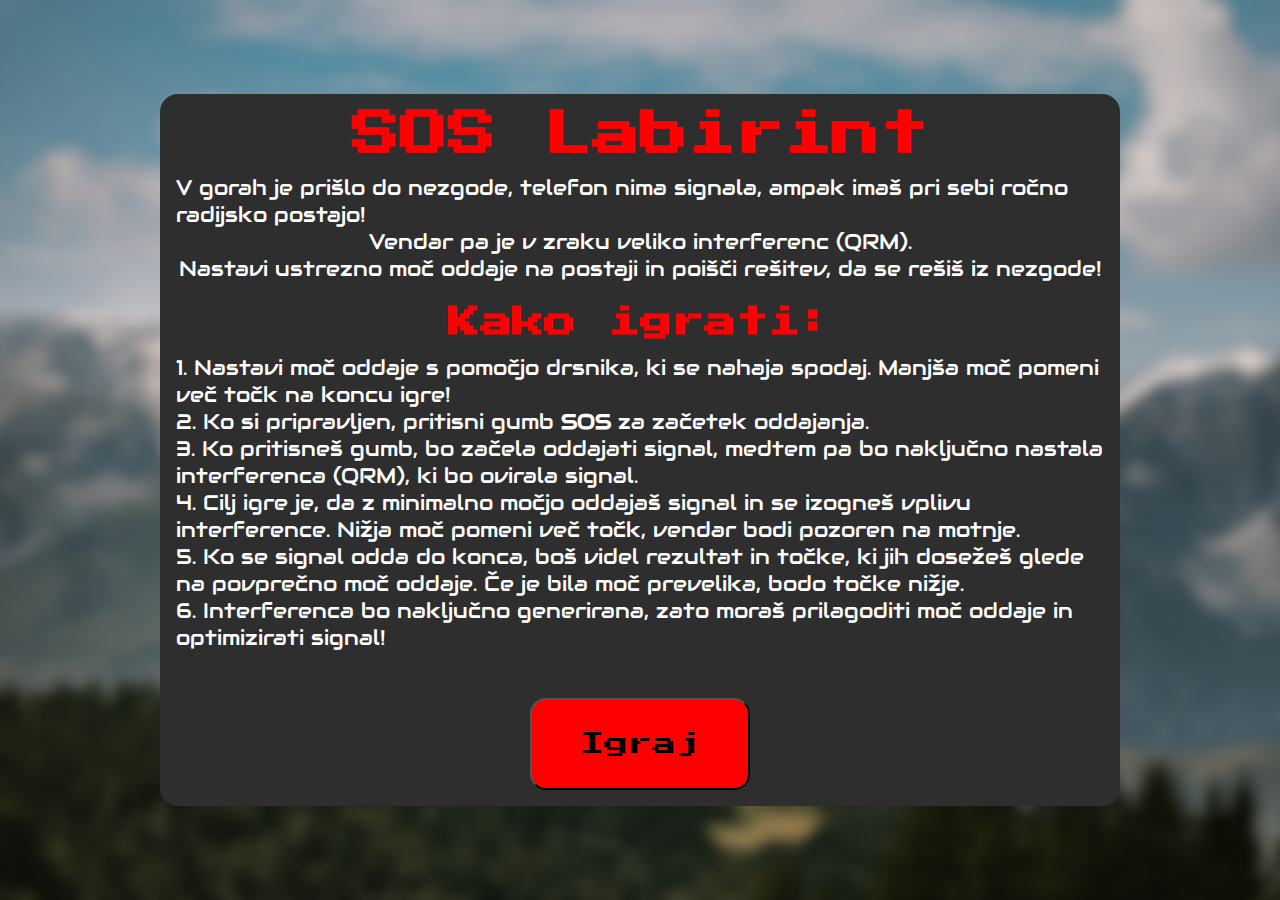
==== commit 1cee77c3: "Update" ====
--- a/index.html
+++ b/index.html
@@ -4,15 +4,27 @@
         <meta charset="UTF-8">
         <meta name="viewport" content="width=device-width, initial-scale=1.0" />
         <link rel="icon" type="image/x-icon" href="slike/ikona.png">
+        <link rel="stylesheet" href="style/home.css">
         <title>SOS labirint</title>
     </head>
     <body>
          <div id="main">
-            bla bla bla 
-            lore igre 
-            in navodila
-            <br>
-            gumb play
+            <h1>SOS Labirint</h1> 
+            <p>V gorah je prišlo do nezgode, telefon nima signala, ampak imaš pri sebi ročno radijsko postajo!</p> 
+            <p>Vendar pa je v zraku veliko interferenc (QRM). </p>
+            <p>Nastavi ustrezno moč oddaje na postaji in poišči rešitev, da se rešiš iz nezgode!</p>
+            <h2>Kako igrati:</h2>
+            <ol>
+                <li>Nastavi moč oddaje s pomočjo drsnika, ki se nahaja spodaj. Manjša moč pomeni več točk na koncu igre!</li>
+                <li>Ko si pripravljen, pritisni gumb <strong>SOS</strong> za začetek oddajanja.</li>
+                <li>Ko pritisneš gumb, bo začela oddajati signal, medtem pa bo naključno nastala interferenca (QRM), ki bo ovirala signal.</li>
+                <li>Cilj igre je, da z minimalno močjo oddajaš signal in se izogneš vplivu interference. Nižja moč pomeni več točk, vendar bodi pozoren na motnje.</li>
+                <li>Ko se signal odda do konca, boš videl rezultat in točke, ki jih dosežeš glede na povprečno moč oddaje. Če je bila moč prevelika, bodo točke nižje.</li>
+                <li>Interferenca bo naključno generirana, zato moraš prilagoditi moč oddaje in optimizirati signal!</li>
+            </ol>
+            
+            <button onclick="igraj()">Igraj</button>
          </div>
+         <script src="js/home.js"></script>
     </body>
 </html>
--- a/style/home.css
+++ b/style/home.css
@@ -0,0 +1,77 @@
+@import url('https://fonts.googleapis.com/css2?family=Press+Start+2P&family=Orbitron:wght@400;700&family=Audiowide&display=swap');
+
+* {
+    margin: 0;
+    padding: 0;
+    box-sizing: border-box;
+}
+
+html, body {
+    width: 100%;
+    height: 100%;
+    display: flex;
+    justify-content: center;
+    align-items: center;
+    overflow: hidden; 
+}
+
+body {
+    background-image: url('../slike/back.png');
+    background-size: cover; 
+    background-position: center;
+    background-repeat: no-repeat;
+    font-family: "Press Start 2P";
+    flex-direction: column;
+}
+
+#main {
+    width: 75%;
+    max-height: 95vh;
+    padding: 1rem;
+    border-radius: 2vh;
+    color: white;
+    background-color: rgb(46, 46, 46);
+    display: flex;
+    align-items: center;
+    justify-content: center;
+    flex-direction: column;
+}
+
+#main > h1 {
+    font-family: "Press Start 2P", cursive;
+    color: red;
+    margin-bottom: 1rem;
+    font-size: 3rem;
+}
+
+#main > h2 {
+    font-family: "Press Start 2P", cursive;
+    color: red;
+    margin-bottom: 1rem;
+    margin-top: 1.5rem;
+    font-size: 2rem;
+}
+
+#main > ol {
+    list-style-position: inside;
+}
+
+#main > p, #main > ol, #main > ol > li {
+    font-family: "Audiowide", sans-serif;
+    font-size: 1.3rem;
+}
+
+button {
+    margin-top: 5%;
+    padding: 2rem 3rem;
+    border-radius: 1rem;
+    font-family: "Press Start 2P", cursive;
+    font-size: 1.5rem;
+    background-color: red;
+}
+
+button:hover {
+    opacity: 75%;
+    cursor: pointer;
+    transition: 0.2s;
+}
